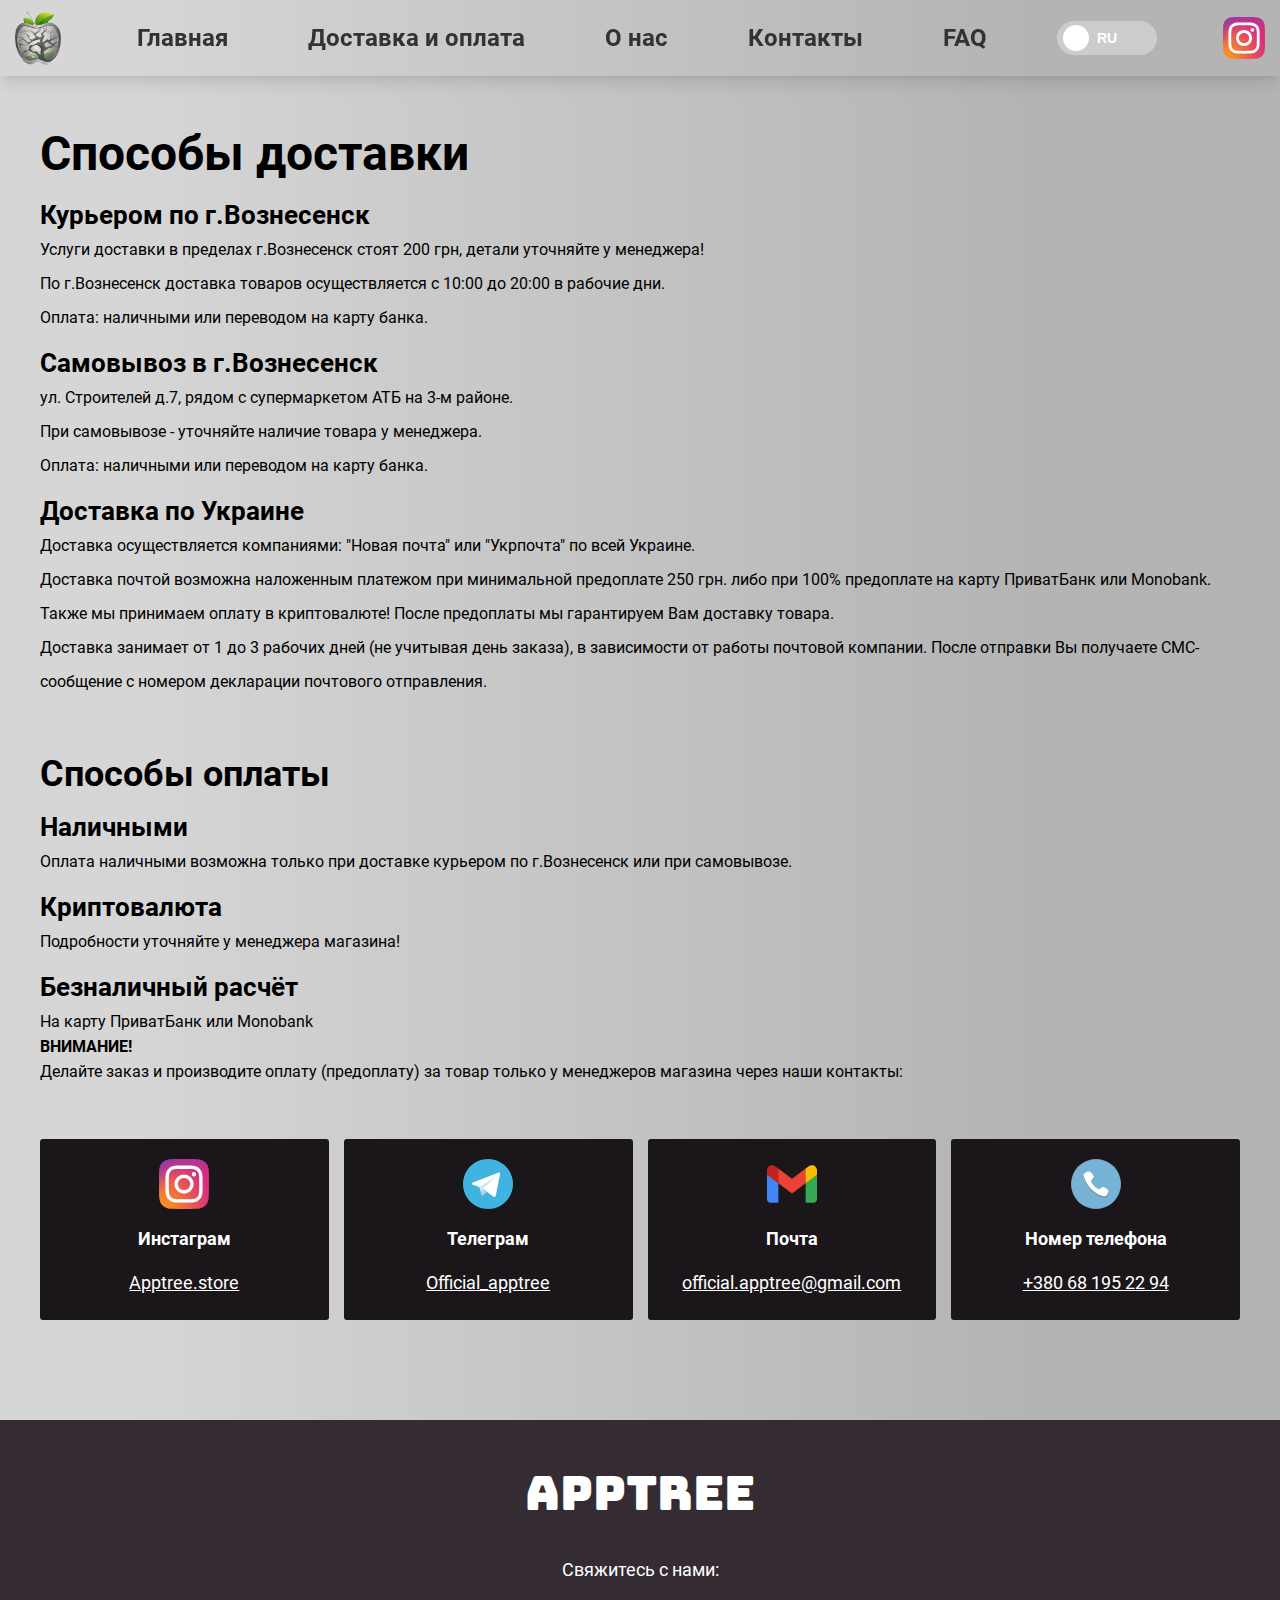
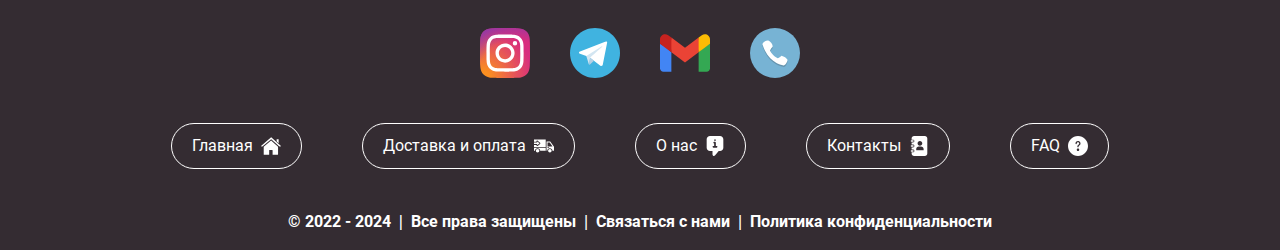
==== delivery.html @ c6e9ee8d "first commit" ====
<!DOCTYPE html>
<html lang="ru">
<head>
    <meta charset="UTF-8">
    <meta http-equiv="X-UA-Compatible" content="IE=edge">
    <meta name="viewport" content="width=device-width, initial-scale=1.0">
    <link rel="stylesheet" href="css/reset.css">
    <link rel="stylesheet" href="css/style.css">
    <link rel="apple-touch-icon" sizes="180x180" href="../img/favicon/apple-touch-icon-180x180.png">
    <link rel="android-touch-icon" sizes="192x192" href="../Main/img/favicon/android-icon-192x192.png">
    <link rel="icon"  sizes="32x32" href="./img/favicon/favicon.ico">
    <link rel="icon"  sizes="16x16" href="../img/favicon/favicon-16x16.ico">
    <title data-i18n="title">Доставка</title>
</head>
<body data-page="delivery">
    <header class="header">
        <div class="header_container">
            <div class="header_body">
                <a href="index.html" class="header_logo">
                    <img src="img/Mini_Logo.png" alt="AppTree" class="header_logo-mini">   
                </a>
                <div class="header_burger">
                    <span></span>
                </div>
                <div class="header_menu">
                    <nav class="header_list">
                        <a href="index.html" class="header_link" data-i18n="header_link-home">Главная</a>
                        <a href="delivery.html" class="header_link" data-i18n="header_link-delivery">Доставка и оплата</a>
                        <a href="about_us.html" class="header_link" data-i18n="header_link-abuot">О нас</a>
                        <a href="contacts.html" class="header_link" data-i18n="header_link-contacts">Контакты</a>
                        <a href="faq.html"  class="header_link" data-i18n="header_link-faq">FAQ</a>
                        <div class="language-switcher">
                            <label class="switch">
                                <input type="checkbox" id="language-toggle">
                                <span class="slider">
                                    <span class="current-lang">UA</span>
                                </span>
                            </label>
                        </div>
                    </nav>
                </div>
                <a class="header_social" href="https://www.instagram.com/apptree.store/" target="blank">
                    <svg width="50" height="50" viewBox="0 0 3364.7 3364.7" xmlns="http://www.w3.org/2000/svg">
                        <defs>
                            <radialGradient id="0" cx="217.76" cy="3290.99" r="4271.92" gradientUnits="userSpaceOnUse"><stop offset=".09" stop-color="#fa8f21"/><stop offset=".78" stop-color="#d82d7e"/></radialGradient><radialGradient id="1" cx="2330.61" cy="3182.95" r="3759.33" gradientUnits="userSpaceOnUse"><stop offset=".64" stop-color="#8c3aaa" stop-opacity="0"/><stop offset="1" stop-color="#8c3aaa"/></radialGradient>
                        </defs>
                            <path d="M853.2,3352.8c-200.1-9.1-308.8-42.4-381.1-70.6-95.8-37.3-164.1-81.7-236-153.5S119.7,2988.6,82.6,2892.8c-28.2-72.3-61.5-181-70.6-381.1C2,2295.4,0,2230.5,0,1682.5s2.2-612.8,11.9-829.3C21,653.1,54.5,544.6,82.5,472.1,119.8,376.3,164.3,308,236,236c71.8-71.8,140.1-116.4,236-153.5C544.3,54.3,653,21,853.1,11.9,1069.5,2,1134.5,0,1682.3,0c548,0,612.8,2.2,829.3,11.9,200.1,9.1,308.6,42.6,381.1,70.6,95.8,37.1,164.1,81.7,236,153.5s116.2,140.2,153.5,236c28.2,72.3,61.5,181,70.6,381.1,9.9,216.5,11.9,281.3,11.9,829.3,0,547.8-2,612.8-11.9,829.3-9.1,200.1-42.6,308.8-70.6,381.1-37.3,95.8-81.7,164.1-153.5,235.9s-140.2,116.2-236,153.5c-72.3,28.2-181,61.5-381.1,70.6-216.3,9.9-281.3,11.9-829.3,11.9-547.8,0-612.8-1.9-829.1-11.9" fill="url(#0)"/>
                            <path d="M853.2,3352.8c-200.1-9.1-308.8-42.4-381.1-70.6-95.8-37.3-164.1-81.7-236-153.5S119.7,2988.6,82.6,2892.8c-28.2-72.3-61.5-181-70.6-381.1C2,2295.4,0,2230.5,0,1682.5s2.2-612.8,11.9-829.3C21,653.1,54.5,544.6,82.5,472.1,119.8,376.3,164.3,308,236,236c71.8-71.8,140.1-116.4,236-153.5C544.3,54.3,653,21,853.1,11.9,1069.5,2,1134.5,0,1682.3,0c548,0,612.8,2.2,829.3,11.9,200.1,9.1,308.6,42.6,381.1,70.6,95.8,37.1,164.1,81.7,236,153.5s116.2,140.2,153.5,236c28.2,72.3,61.5,181,70.6,381.1,9.9,216.5,11.9,281.3,11.9,829.3,0,547.8-2,612.8-11.9,829.3-9.1,200.1-42.6,308.8-70.6,381.1-37.3,95.8-81.7,164.1-153.5,235.9s-140.2,116.2-236,153.5c-72.3,28.2-181,61.5-381.1,70.6-216.3,9.9-281.3,11.9-829.3,11.9-547.8,0-612.8-1.9-829.1-11.9" fill="url(#1)"/>
                            <path d="M1269.25,1689.52c0-230.11,186.49-416.7,416.6-416.7s416.7,186.59,416.7,416.7-186.59,416.7-416.7,416.7-416.6-186.59-416.6-416.7m-225.26,0c0,354.5,287.36,641.86,641.86,641.86s641.86-287.36,641.86-641.86-287.36-641.86-641.86-641.86S1044,1335,1044,1689.52m1159.13-667.31a150,150,0,1,0,150.06-149.94h-0.06a150.07,150.07,0,0,0-150,149.94M1180.85,2707c-121.87-5.55-188.11-25.85-232.13-43-58.36-22.72-100-49.78-143.78-93.5s-70.88-85.32-93.5-143.68c-17.16-44-37.46-110.26-43-232.13-6.06-131.76-7.27-171.34-7.27-505.15s1.31-373.28,7.27-505.15c5.55-121.87,26-188,43-232.13,22.72-58.36,49.78-100,93.5-143.78s85.32-70.88,143.78-93.5c44-17.16,110.26-37.46,232.13-43,131.76-6.06,171.34-7.27,505-7.27S2059.13,666,2191,672c121.87,5.55,188,26,232.13,43,58.36,22.62,100,49.78,143.78,93.5s70.78,85.42,93.5,143.78c17.16,44,37.46,110.26,43,232.13,6.06,131.87,7.27,171.34,7.27,505.15s-1.21,373.28-7.27,505.15c-5.55,121.87-25.95,188.11-43,232.13-22.72,58.36-49.78,100-93.5,143.68s-85.42,70.78-143.78,93.5c-44,17.16-110.26,37.46-232.13,43-131.76,6.06-171.34,7.27-505.15,7.27s-373.28-1.21-505-7.27M1170.5,447.09c-133.07,6.06-224,27.16-303.41,58.06-82.19,31.91-151.86,74.72-221.43,144.18S533.39,788.47,501.48,870.76c-30.9,79.46-52,170.34-58.06,303.41-6.16,133.28-7.57,175.89-7.57,515.35s1.41,382.07,7.57,515.35c6.06,133.08,27.16,223.95,58.06,303.41,31.91,82.19,74.62,152,144.18,221.43s139.14,112.18,221.43,144.18c79.56,30.9,170.34,52,303.41,58.06,133.35,6.06,175.89,7.57,515.35,7.57s382.07-1.41,515.35-7.57c133.08-6.06,223.95-27.16,303.41-58.06,82.19-32,151.86-74.72,221.43-144.18s112.18-139.24,144.18-221.43c30.9-79.46,52.1-170.34,58.06-303.41,6.06-133.38,7.47-175.89,7.47-515.35s-1.41-382.07-7.47-515.35c-6.06-133.08-27.16-224-58.06-303.41-32-82.19-74.72-151.86-144.18-221.43S2586.8,537.06,2504.71,505.15c-79.56-30.9-170.44-52.1-303.41-58.06C2068,441,2025.41,439.52,1686,439.52s-382.1,1.41-515.45,7.57" fill="#fff"/> 
                    </svg>
                </a>
            </div>
        </div>
    </header>
    <main class="main_content">
        <div class="container">
            <div class="delivery_content">
                <div class="delivery_methods">
                    <h1 class="delivery_methods_header" data-i18n="delivery_methods_header">Способы доставки</h1>
                    <div class="delivery_methods_items">
                        <div class="methods_item">
                            <div class="method_item_header">
                                <h3 data-i18n="delivery_method_courier_title">Курьером по г.Вознесенск</h3>
                                <p data-i18n="delivery_method_courier_text1">Услуги доставки в пределах г.Вознесенск стоят 200грн, детали уточняйте у менеджера!</p>
                                <p data-i18n="delivery_method_courier_text2">По г.Вознесенск доставка  товаров осуществляется с 10:00 до 20:00 в рабочие дни.</p>
                                <p data-i18n="delivery_method_courier_text3">Оплата: наличными или переводом на карту банка.</p>
                            </div>
                        </div>
                        <div class="methods_item">
                            <div class="method_item_header">
                                <h3 data-i18n="delivery_method_pickup_title">Самовывоз в г.Вознесенск</h3>
                                <p data-i18n="delivery_method_pickup_text">ул. Строителей д.7, рядом с супермаркетом АТБ на 3-м районе.</p>
                                <p data-i18n="delivery_method_pickup_text2">При самовывозе - уточняйте наличие товара у менеджера.</p>
                                <p data-i18n="delivery_method_pickup_text3">Оплата: наличными или переводом на карту банка.</p>
                            </div>
                        </div>
                        <div class="methods_items">
                            <div class="method_item_header">
                                <h3 data-i18n="delivery_method_ukraine_title">Доставка по Украине</h3>
                                <p data-i18n="delivery_method_ukraine_text1">Доставка осуществляется компаниями: <a class="post_office" href="https://novaposhta.ua/" target="blank" data-i18n="nova_poshta">"Новая почта"</a> или <a class="post_office" href="https://www.ukrposhta.ua" target="blank" data-i18n="ukr_poshta">"Укрпочта"</a> по всей Украине.</p>
                                <p data-i18n="delivery_method_ukraine_text2">Доставка почтой возможна наложенным платежом при минимальной предоплате 250 грн. либо при 100% предоплате на карту ПриватБанк или Monobank.
                                Также мы принимаем оплату в криптовалюте!!! 
                                После предоплаты мы гарантируем Вам доставку товара.
                                </p>
                                <p data-i18n="delivery_method_ukraine_text3">Доставка занимает от 1 до 3 рабочих дня (не учитывая день заказа), в зависимости от работы почтовой компании. После отправки Вы получаете СМС-сообщение с номером декларации почтового отправления.</p>
                            </div>
                        </div>
                    </div>
                </div>
                <div class="payment_methods">
                    <h2 class="payment_methods_header" data-i18n="payment_methods_header">Способы оплаты</h2>
                    <div class="payment_methods_items">
                        <div class="methods_item">
                            <div class="method_item_header">
                                <h3 data-i18n="payment_method_cash_title">Наличными</h3>
                                <p data-i18n="payment_method_cash_text">Оплата наличными возможна только при доставке курьером по г.Вознесенск или при самовывозе.</p>
                            </div>
                        </div>
                    </div>
                    <div class="payment_methods_items">
                        <div class="methods_item">
                            <div class="method_item_header">
                                <h3 data-i18n="payment_method_crypto_title">Криптовалюта</h3>
                                <p data-i18n="payment_method_crypto_text">Подробности уточняйте у менеджера магазина!</p>
                            </div>
                        </div>
                    </div>
                    <div class="payment_methods_items">
                        <div class="methods_item">
                            <div class="method_item_header">
                                <h3 data-i18n="payment_method_bank_transfer_title">Безналичный расчёт</h3>
                                <p data-i18n="payment_method_bank_transfer_text">На карту ПриватБанк или Monobank</p>
                                <h4 class="attention" data-i18n="attention_notice"><strong>ВНИМАНИЕ!</strong></h4>
                                <p data-i18n="payment_method_bank_transfer_notice">Делайте заказ и производите оплату (предоплату) за товар только у менеджеров магазина через наши контакты:</p>
                            </div>
                        </div>
                        <div class="delivery_contacts">
                            <div class="delivery_contact_item">
                                <a class="delivery_contact-svg_link" href="https://www.instagram.com/apptree.store/">
                                    <svg viewBox="0 0 3364.7 3364.7" xmlns="http://www.w3.org/2000/svg">
                                        <defs>
                                        <radialGradient id="0" cx="217.76" cy="3290.99" r="4271.92" gradientUnits="userSpaceOnUse"><stop offset=".09" stop-color="#fa8f21"/><stop offset=".78" stop-color="#d82d7e"/></radialGradient><radialGradient id="1" cx="2330.61" cy="3182.95" r="3759.33" gradientUnits="userSpaceOnUse"><stop offset=".64" stop-color="#8c3aaa" stop-opacity="0"/><stop offset="1" stop-color="#8c3aaa"/></radialGradient>
                                        </defs>
                                        <path d="M853.2,3352.8c-200.1-9.1-308.8-42.4-381.1-70.6-95.8-37.3-164.1-81.7-236-153.5S119.7,2988.6,82.6,2892.8c-28.2-72.3-61.5-181-70.6-381.1C2,2295.4,0,2230.5,0,1682.5s2.2-612.8,11.9-829.3C21,653.1,54.5,544.6,82.5,472.1,119.8,376.3,164.3,308,236,236c71.8-71.8,140.1-116.4,236-153.5C544.3,54.3,653,21,853.1,11.9,1069.5,2,1134.5,0,1682.3,0c548,0,612.8,2.2,829.3,11.9,200.1,9.1,308.6,42.6,381.1,70.6,95.8,37.1,164.1,81.7,236,153.5s116.2,140.2,153.5,236c28.2,72.3,61.5,181,70.6,381.1,9.9,216.5,11.9,281.3,11.9,829.3,0,547.8-2,612.8-11.9,829.3-9.1,200.1-42.6,308.8-70.6,381.1-37.3,95.8-81.7,164.1-153.5,235.9s-140.2,116.2-236,153.5c-72.3,28.2-181,61.5-381.1,70.6-216.3,9.9-281.3,11.9-829.3,11.9-547.8,0-612.8-1.9-829.1-11.9" fill="url(#0)"/>
                                        <path d="M853.2,3352.8c-200.1-9.1-308.8-42.4-381.1-70.6-95.8-37.3-164.1-81.7-236-153.5S119.7,2988.6,82.6,2892.8c-28.2-72.3-61.5-181-70.6-381.1C2,2295.4,0,2230.5,0,1682.5s2.2-612.8,11.9-829.3C21,653.1,54.5,544.6,82.5,472.1,119.8,376.3,164.3,308,236,236c71.8-71.8,140.1-116.4,236-153.5C544.3,54.3,653,21,853.1,11.9,1069.5,2,1134.5,0,1682.3,0c548,0,612.8,2.2,829.3,11.9,200.1,9.1,308.6,42.6,381.1,70.6,95.8,37.1,164.1,81.7,236,153.5s116.2,140.2,153.5,236c28.2,72.3,61.5,181,70.6,381.1,9.9,216.5,11.9,281.3,11.9,829.3,0,547.8-2,612.8-11.9,829.3-9.1,200.1-42.6,308.8-70.6,381.1-37.3,95.8-81.7,164.1-153.5,235.9s-140.2,116.2-236,153.5c-72.3,28.2-181,61.5-381.1,70.6-216.3,9.9-281.3,11.9-829.3,11.9-547.8,0-612.8-1.9-829.1-11.9" fill="url(#1)"/>
                                        <path d="M1269.25,1689.52c0-230.11,186.49-416.7,416.6-416.7s416.7,186.59,416.7,416.7-186.59,416.7-416.7,416.7-416.6-186.59-416.6-416.7m-225.26,0c0,354.5,287.36,641.86,641.86,641.86s641.86-287.36,641.86-641.86-287.36-641.86-641.86-641.86S1044,1335,1044,1689.52m1159.13-667.31a150,150,0,1,0,150.06-149.94h-0.06a150.07,150.07,0,0,0-150,149.94M1180.85,2707c-121.87-5.55-188.11-25.85-232.13-43-58.36-22.72-100-49.78-143.78-93.5s-70.88-85.32-93.5-143.68c-17.16-44-37.46-110.26-43-232.13-6.06-131.76-7.27-171.34-7.27-505.15s1.31-373.28,7.27-505.15c5.55-121.87,26-188,43-232.13,22.72-58.36,49.78-100,93.5-143.78s85.32-70.88,143.78-93.5c44-17.16,110.26-37.46,232.13-43,131.76-6.06,171.34-7.27,505-7.27S2059.13,666,2191,672c121.87,5.55,188,26,232.13,43,58.36,22.62,100,49.78,143.78,93.5s70.78,85.42,93.5,143.78c17.16,44,37.46,110.26,43,232.13,6.06,131.87,7.27,171.34,7.27,505.15s-1.21,373.28-7.27,505.15c-5.55,121.87-25.95,188.11-43,232.13-22.72,58.36-49.78,100-93.5,143.68s-85.42,70.78-143.78,93.5c-44,17.16-110.26,37.46-232.13,43-131.76,6.06-171.34,7.27-505.15,7.27s-373.28-1.21-505-7.27M1170.5,447.09c-133.07,6.06-224,27.16-303.41,58.06-82.19,31.91-151.86,74.72-221.43,144.18S533.39,788.47,501.48,870.76c-30.9,79.46-52,170.34-58.06,303.41-6.16,133.28-7.57,175.89-7.57,515.35s1.41,382.07,7.57,515.35c6.06,133.08,27.16,223.95,58.06,303.41,31.91,82.19,74.62,152,144.18,221.43s139.14,112.18,221.43,144.18c79.56,30.9,170.34,52,303.41,58.06,133.35,6.06,175.89,7.57,515.35,7.57s382.07-1.41,515.35-7.57c133.08-6.06,223.95-27.16,303.41-58.06,82.19-32,151.86-74.72,221.43-144.18s112.18-139.24,144.18-221.43c30.9-79.46,52.1-170.34,58.06-303.41,6.06-133.38,7.47-175.89,7.47-515.35s-1.41-382.07-7.47-515.35c-6.06-133.08-27.16-224-58.06-303.41-32-82.19-74.72-151.86-144.18-221.43S2586.8,537.06,2504.71,505.15c-79.56-30.9-170.44-52.1-303.41-58.06C2068,441,2025.41,439.52,1686,439.52s-382.1,1.41-515.45,7.57" fill="#fff"/> 
                                    </svg>
                                </a>
                                <h4 data-i18n="instagram_text">Инстаграм</h4>
                                <a class="inst_contact" href="https://www.instagram.com/apptree.store/" target="blank">Apptree.store</a>
                            </div>
                            <div class="delivery_contact_item">
                                <a href="https://t.me/official_apptree" class="delivery_contact-svg_link">
                                    <svg width="50px" height="50px" viewBox="0 0 256 256" version="1.1" xmlns="http://www.w3.org/2000/svg" xmlns:xlink="http://www.w3.org/1999/xlink" preserveAspectRatio="xMidYMid">
                                        <g>
                                        <path d="M128,0 C57.307,0 0,57.307 0,128 L0,128 C0,198.693 57.307,256 128,256 L128,256 C198.693,256 256,198.693 256,128 L256,128 C256,57.307 198.693,0 128,0 L128,0 Z" fill="#40B3E0"></path>
                                        <path d="M190.2826,73.6308 L167.4206,188.8978 C167.4206,188.8978 164.2236,196.8918 155.4306,193.0548 L102.6726,152.6068 L83.4886,143.3348 L51.1946,132.4628 C51.1946,132.4628 46.2386,130.7048 45.7586,126.8678 C45.2796,123.0308 51.3546,120.9528 51.3546,120.9528 L179.7306,70.5928 C179.7306,70.5928 190.2826,65.9568 190.2826,73.6308" fill="#FFFFFF"></path>
                                        <path d="M98.6178,187.6035 C98.6178,187.6035 97.0778,187.4595 95.1588,181.3835 C93.2408,175.3085 83.4888,143.3345 83.4888,143.3345 L161.0258,94.0945 C161.0258,94.0945 165.5028,91.3765 165.3428,94.0945 C165.3428,94.0945 166.1418,94.5735 163.7438,96.8115 C161.3458,99.0505 102.8328,151.6475 102.8328,151.6475" fill="#D2E5F1"></path>
                                        <path d="M122.9015,168.1154 L102.0335,187.1414 C102.0335,187.1414 100.4025,188.3794 98.6175,187.6034 L102.6135,152.2624" fill="#B5CFE4"></path>
                                        </g>
                                    </svg>
                                </a>
                                <h4 data-i18n="telegram_text">Телеграм</h4>
                                <a class="telegram_contact"href="https://t.me/official_apptree" target="blank">Official_apptree</a>
                            </div>
                            <div class="delivery_contact_item">
                                <a href="mailto:official.apptree@gmail.com" class="delivery_contact-svg_link">
                                    <svg width="50px" height="50px" viewBox="0 -31.5 256 256" version="1.1" xmlns="http://www.w3.org/2000/svg" xmlns:xlink="http://www.w3.org/1999/xlink" preserveAspectRatio="xMidYMid">
                                        <g>
                                            <path d="M58.1818182,192.049515 L58.1818182,93.1404244 L27.5066233,65.0770089 L0,49.5040608 L0,174.59497 C0,184.253152 7.82545455,192.049515 17.4545455,192.049515 L58.1818182,192.049515 Z" fill="#4285F4"></path>
                                            <path d="M197.818182,192.049515 L238.545455,192.049515 C248.203636,192.049515 256,184.224061 256,174.59497 L256,49.5040608 L224.844415,67.3422767 L197.818182,93.1404244 L197.818182,192.049515 Z" fill="#34A853"></path>
                                            <polygon fill="#EA4335" points="58.1818182 93.1404244 54.0077618 54.4932827 58.1818182 17.5040608 128 69.8676972 197.818182 17.5040608 202.487488 52.4960089 197.818182 93.1404244 128 145.504061"></polygon>
                                            <path d="M197.818182,17.5040608 L197.818182,93.1404244 L256,49.5040608 L256,26.2313335 C256,4.64587897 231.36,-7.65957557 214.109091,5.28587897 L197.818182,17.5040608 Z" fill="#FBBC04"></path>
                                            <path d="M0,49.5040608 L26.7588051,69.5731646 L58.1818182,93.1404244 L58.1818182,17.5040608 L41.8909091,5.28587897 C24.6109091,-7.65957557 0,4.64587897 0,26.2313335 L0,49.5040608 Z" fill="#C5221F"></path>
                                        </g>
                                    </svg>
                                </a>
                                <h4 data-i18n="email_text">Почта</h4>
                                <a class="mail_contact" href="mailto:official.apptree@gmail.com">official.apptree@gmail.com</a>
                            </div>
                            <div class="delivery_contact_item">
                                <a href="tel:+380681952294" class="delivery_contact-svg_link">
                                    <svg width="50px" height="50px" version="1.1" xmlns="http://www.w3.org/2000/svg" xmlns:xlink="http://www.w3.org/1999/xlink" x="0px" y="0px"
                                viewBox="0 0 64 64" style="enable-background:new 0 0 64 64;" xml:space="preserve">
                                    <style type="text/css">
                                        .st0{fill:#77B3D4;}
                                        .st1{opacity:0.2;}
                                        .st2{fill:#231F20;}
                                        .st3{fill:#FFFFFF;}
                                    </style>
                                    <g id="Layer_1">
                                        <g>
                                            <circle class="st0" cx="32" cy="32" r="32"/>
                                        </g>
                                        <g class="st1">
                                            <g>
                                                <path class="st2" d="M29,25.3c-0.4-4.8-5.4-7.1-5.6-7.2C23.1,18,22.9,18,22.7,18c-5.8,1-6.6,4.3-6.7,4.5c0,0.2,0,0.4,0,0.6
                                                    c6.9,21.4,21.2,25.3,25.9,26.6c0.4,0.1,0.7,0.2,0.9,0.3c0.1,0,0.2,0.1,0.3,0.1c0.2,0,0.3,0,0.5-0.1c0.1-0.1,3.5-1.7,4.4-6.9
                                                    c0-0.2,0-0.5-0.1-0.7c-0.1-0.1-1.9-3.5-6.8-4.7c-0.3-0.1-0.7,0-1,0.2c-1.6,1.3-3.7,2.7-4.6,2.9c-6.2-3-9.7-8.9-9.8-10
                                                    c-0.1-0.6,1.3-2.8,3-4.6C28.9,26,29,25.6,29,25.3z"/>
                                            </g>
                                        </g>
                                        <g>
                                            <g>
                                                <path class="st3" d="M29,23.3c-0.4-4.8-5.4-7.1-5.6-7.2C23.1,16,22.9,16,22.7,16c-5.8,1-6.6,4.3-6.7,4.5c0,0.2,0,0.4,0,0.6
                                                    c6.9,21.4,21.2,25.3,25.9,26.6c0.4,0.1,0.7,0.2,0.9,0.3c0.1,0,0.2,0.1,0.3,0.1c0.2,0,0.3,0,0.5-0.1c0.1-0.1,3.5-1.7,4.4-6.9
                                                    c0-0.2,0-0.5-0.1-0.7c-0.1-0.1-1.9-3.5-6.8-4.7c-0.3-0.1-0.7,0-1,0.2c-1.6,1.3-3.7,2.7-4.6,2.9c-6.2-3-9.7-8.9-9.8-10
                                                    c-0.1-0.6,1.3-2.8,3-4.6C28.9,24,29,23.6,29,23.3z"/>
                                            </g>
                                        </g>
                                    </g>
                                    <g id="Layer_2">
                                    </g>
                                </svg>
                                </a>
                                <h4 data-i18n="phone_text">Номер телефона</h4>
                                <a class="phone_contact" href="tel:+380681952294">+380 68 195 22 94</a>
                            </div>
                        </div>
                    </div>
                </div>
            </div>
            <div class="button_back-to-top">
                <a id="backToTopLink" href="#">
                    <svg width="50px" height="50px" viewBox="0 0 24 24" fill="none" xmlns="http://www.w3.org/2000/svg">
                        <path d="M3.35288 8.95043C4.00437 6.17301 6.17301 4.00437 8.95043 3.35288C10.9563 2.88237 13.0437 2.88237 15.0496 3.35288C17.827 4.00437 19.9956 6.17301 20.6471 8.95044C21.1176 10.9563 21.1176 13.0437 20.6471 15.0496C19.9956 17.827 17.827 19.9956 15.0496 20.6471C13.0437 21.1176 10.9563 21.1176 8.95044 20.6471C6.17301 19.9956 4.00437 17.827 3.35288 15.0496C2.88237 13.0437 2.88237 10.9563 3.35288 8.95043Z" stroke="#fff" stroke-width="1.5"/>
                        <path d="M9.5 13L12 10.5L14.5 13" stroke="#fff" stroke-width="1.5" stroke-linecap="round" stroke-linejoin="round"/>
                    </svg>
                </a>
             </div>
        </div>
    </main>
    <footer class="footer">
        <div class="container">
            <div class="footer_content">
                <h2 class="footer_header">
                    <a href="index.html">AppTree</a>
                </h2>
                <p data-i18n="contact-us" class="footer_message">Свяжитесь с нами:</p>
                <div class="social_icons">
                    <a href="https://www.instagram.com/apptree.store/" class="social_button" target="blank">
                        <svg width="50px" height="50px" viewBox="0 0 3364.7 3364.7" xmlns="http://www.w3.org/2000/svg">
                            <defs>
                                <radialGradient  cx="217.76" cy="3290.99" r="4271.92" gradientUnits="userSpaceOnUse"><stop offset=".09" stop-color="#fa8f21"/><stop offset=".78" stop-color="#d82d7e"/></radialGradient><radialGradient  cx="2330.61" cy="3182.95" r="3759.33" gradientUnits="userSpaceOnUse"><stop offset=".64" stop-color="#8c3aaa" stop-opacity="0"/><stop offset="1" stop-color="#8c3aaa"/></radialGradient>
                                </defs>
                                <path d="M853.2,3352.8c-200.1-9.1-308.8-42.4-381.1-70.6-95.8-37.3-164.1-81.7-236-153.5S119.7,2988.6,82.6,2892.8c-28.2-72.3-61.5-181-70.6-381.1C2,2295.4,0,2230.5,0,1682.5s2.2-612.8,11.9-829.3C21,653.1,54.5,544.6,82.5,472.1,119.8,376.3,164.3,308,236,236c71.8-71.8,140.1-116.4,236-153.5C544.3,54.3,653,21,853.1,11.9,1069.5,2,1134.5,0,1682.3,0c548,0,612.8,2.2,829.3,11.9,200.1,9.1,308.6,42.6,381.1,70.6,95.8,37.1,164.1,81.7,236,153.5s116.2,140.2,153.5,236c28.2,72.3,61.5,181,70.6,381.1,9.9,216.5,11.9,281.3,11.9,829.3,0,547.8-2,612.8-11.9,829.3-9.1,200.1-42.6,308.8-70.6,381.1-37.3,95.8-81.7,164.1-153.5,235.9s-140.2,116.2-236,153.5c-72.3,28.2-181,61.5-381.1,70.6-216.3,9.9-281.3,11.9-829.3,11.9-547.8,0-612.8-1.9-829.1-11.9" fill="url(#0)"/>
                                <path d="M853.2,3352.8c-200.1-9.1-308.8-42.4-381.1-70.6-95.8-37.3-164.1-81.7-236-153.5S119.7,2988.6,82.6,2892.8c-28.2-72.3-61.5-181-70.6-381.1C2,2295.4,0,2230.5,0,1682.5s2.2-612.8,11.9-829.3C21,653.1,54.5,544.6,82.5,472.1,119.8,376.3,164.3,308,236,236c71.8-71.8,140.1-116.4,236-153.5C544.3,54.3,653,21,853.1,11.9,1069.5,2,1134.5,0,1682.3,0c548,0,612.8,2.2,829.3,11.9,200.1,9.1,308.6,42.6,381.1,70.6,95.8,37.1,164.1,81.7,236,153.5s116.2,140.2,153.5,236c28.2,72.3,61.5,181,70.6,381.1,9.9,216.5,11.9,281.3,11.9,829.3,0,547.8-2,612.8-11.9,829.3-9.1,200.1-42.6,308.8-70.6,381.1-37.3,95.8-81.7,164.1-153.5,235.9s-140.2,116.2-236,153.5c-72.3,28.2-181,61.5-381.1,70.6-216.3,9.9-281.3,11.9-829.3,11.9-547.8,0-612.8-1.9-829.1-11.9" fill="url(#1)"/>
                                <path d="M1269.25,1689.52c0-230.11,186.49-416.7,416.6-416.7s416.7,186.59,416.7,416.7-186.59,416.7-416.7,416.7-416.6-186.59-416.6-416.7m-225.26,0c0,354.5,287.36,641.86,641.86,641.86s641.86-287.36,641.86-641.86-287.36-641.86-641.86-641.86S1044,1335,1044,1689.52m1159.13-667.31a150,150,0,1,0,150.06-149.94h-0.06a150.07,150.07,0,0,0-150,149.94M1180.85,2707c-121.87-5.55-188.11-25.85-232.13-43-58.36-22.72-100-49.78-143.78-93.5s-70.88-85.32-93.5-143.68c-17.16-44-37.46-110.26-43-232.13-6.06-131.76-7.27-171.34-7.27-505.15s1.31-373.28,7.27-505.15c5.55-121.87,26-188,43-232.13,22.72-58.36,49.78-100,93.5-143.78s85.32-70.88,143.78-93.5c44-17.16,110.26-37.46,232.13-43,131.76-6.06,171.34-7.27,505-7.27S2059.13,666,2191,672c121.87,5.55,188,26,232.13,43,58.36,22.62,100,49.78,143.78,93.5s70.78,85.42,93.5,143.78c17.16,44,37.46,110.26,43,232.13,6.06,131.87,7.27,171.34,7.27,505.15s-1.21,373.28-7.27,505.15c-5.55,121.87-25.95,188.11-43,232.13-22.72,58.36-49.78,100-93.5,143.68s-85.42,70.78-143.78,93.5c-44,17.16-110.26,37.46-232.13,43-131.76,6.06-171.34,7.27-505.15,7.27s-373.28-1.21-505-7.27M1170.5,447.09c-133.07,6.06-224,27.16-303.41,58.06-82.19,31.91-151.86,74.72-221.43,144.18S533.39,788.47,501.48,870.76c-30.9,79.46-52,170.34-58.06,303.41-6.16,133.28-7.57,175.89-7.57,515.35s1.41,382.07,7.57,515.35c6.06,133.08,27.16,223.95,58.06,303.41,31.91,82.19,74.62,152,144.18,221.43s139.14,112.18,221.43,144.18c79.56,30.9,170.34,52,303.41,58.06,133.35,6.06,175.89,7.57,515.35,7.57s382.07-1.41,515.35-7.57c133.08-6.06,223.95-27.16,303.41-58.06,82.19-32,151.86-74.72,221.43-144.18s112.18-139.24,144.18-221.43c30.9-79.46,52.1-170.34,58.06-303.41,6.06-133.38,7.47-175.89,7.47-515.35s-1.41-382.07-7.47-515.35c-6.06-133.08-27.16-224-58.06-303.41-32-82.19-74.72-151.86-144.18-221.43S2586.8,537.06,2504.71,505.15c-79.56-30.9-170.44-52.1-303.41-58.06C2068,441,2025.41,439.52,1686,439.52s-382.1,1.41-515.45,7.57" fill="#fff"/> 
                        </svg>
                    </a>
                    <a href="https://t.me/official_apptree" class="social_button" target="blank">
                        <svg width="50px" height="50px" viewBox="0 0 256 256" version="1.1" xmlns="http://www.w3.org/2000/svg" xmlns:xlink="http://www.w3.org/1999/xlink" preserveAspectRatio="xMidYMid">
                            <g>
                                    <path d="M128,0 C57.307,0 0,57.307 0,128 L0,128 C0,198.693 57.307,256 128,256 L128,256 C198.693,256 256,198.693 256,128 L256,128 C256,57.307 198.693,0 128,0 L128,0 Z" fill="#40B3E0"></path>
                                    <path d="M190.2826,73.6308 L167.4206,188.8978 C167.4206,188.8978 164.2236,196.8918 155.4306,193.0548 L102.6726,152.6068 L83.4886,143.3348 L51.1946,132.4628 C51.1946,132.4628 46.2386,130.7048 45.7586,126.8678 C45.2796,123.0308 51.3546,120.9528 51.3546,120.9528 L179.7306,70.5928 C179.7306,70.5928 190.2826,65.9568 190.2826,73.6308" fill="#FFFFFF"></path>
                                    <path d="M98.6178,187.6035 C98.6178,187.6035 97.0778,187.4595 95.1588,181.3835 C93.2408,175.3085 83.4888,143.3345 83.4888,143.3345 L161.0258,94.0945 C161.0258,94.0945 165.5028,91.3765 165.3428,94.0945 C165.3428,94.0945 166.1418,94.5735 163.7438,96.8115 C161.3458,99.0505 102.8328,151.6475 102.8328,151.6475" fill="#D2E5F1"></path>
                                    <path d="M122.9015,168.1154 L102.0335,187.1414 C102.0335,187.1414 100.4025,188.3794 98.6175,187.6034 L102.6135,152.2624" fill="#B5CFE4"></path>
                            </g>
                    </svg>
                    
                    </a>
                    <a href="mailto:official.apptree@gmail.com" class="social_button">
                        <svg width="50px" height="50px" viewBox="0 -31.5 256 256" version="1.1" xmlns="http://www.w3.org/2000/svg" xmlns:xlink="http://www.w3.org/1999/xlink" preserveAspectRatio="xMidYMid">
                            <g>
                                <path d="M58.1818182,192.049515 L58.1818182,93.1404244 L27.5066233,65.0770089 L0,49.5040608 L0,174.59497 C0,184.253152 7.82545455,192.049515 17.4545455,192.049515 L58.1818182,192.049515 Z" fill="#4285F4"></path>
                                <path d="M197.818182,192.049515 L238.545455,192.049515 C248.203636,192.049515 256,184.224061 256,174.59497 L256,49.5040608 L224.844415,67.3422767 L197.818182,93.1404244 L197.818182,192.049515 Z" fill="#34A853"></path>
                                <polygon fill="#EA4335" points="58.1818182 93.1404244 54.0077618 54.4932827 58.1818182 17.5040608 128 69.8676972 197.818182 17.5040608 202.487488 52.4960089 197.818182 93.1404244 128 145.504061"></polygon>
                                <path d="M197.818182,17.5040608 L197.818182,93.1404244 L256,49.5040608 L256,26.2313335 C256,4.64587897 231.36,-7.65957557 214.109091,5.28587897 L197.818182,17.5040608 Z" fill="#FBBC04"></path>
                                <path d="M0,49.5040608 L26.7588051,69.5731646 L58.1818182,93.1404244 L58.1818182,17.5040608 L41.8909091,5.28587897 C24.6109091,-7.65957557 0,4.64587897 0,26.2313335 L0,49.5040608 Z" fill="#C5221F"></path>
                            </g>
                        </svg>
                    </a>
                    <a  href="tel:+380681952294" class="social_button">
                        <svg version="1.1" xmlns="http://www.w3.org/2000/svg" xmlns:xlink="http://www.w3.org/1999/xlink" x="0px" y="0px"
	                    viewBox="0 0 64 64" width="40px" height="40px" style="enable-background:new 0 0 64 64;" xml:space="preserve">
                        <style type="text/css">
                            .st0{fill:#77B3D4;}
                            .st1{opacity:0.2;}
                            .st2{fill:#231F20;}
                            .st3{fill:#FFFFFF;}
                        </style>
                        <g id="Layer_1">
                            <g>
                                <circle class="st0" cx="32" cy="32" r="32"/>
                            </g>
                            <g class="st1">
                                <g>
                                    <path class="st2" d="M29,25.3c-0.4-4.8-5.4-7.1-5.6-7.2C23.1,18,22.9,18,22.7,18c-5.8,1-6.6,4.3-6.7,4.5c0,0.2,0,0.4,0,0.6
                                        c6.9,21.4,21.2,25.3,25.9,26.6c0.4,0.1,0.7,0.2,0.9,0.3c0.1,0,0.2,0.1,0.3,0.1c0.2,0,0.3,0,0.5-0.1c0.1-0.1,3.5-1.7,4.4-6.9
                                        c0-0.2,0-0.5-0.1-0.7c-0.1-0.1-1.9-3.5-6.8-4.7c-0.3-0.1-0.7,0-1,0.2c-1.6,1.3-3.7,2.7-4.6,2.9c-6.2-3-9.7-8.9-9.8-10
                                        c-0.1-0.6,1.3-2.8,3-4.6C28.9,26,29,25.6,29,25.3z"/>
                                </g>
                            </g>
                            <g>
                                <g>
                                    <path class="st3" d="M29,23.3c-0.4-4.8-5.4-7.1-5.6-7.2C23.1,16,22.9,16,22.7,16c-5.8,1-6.6,4.3-6.7,4.5c0,0.2,0,0.4,0,0.6
                                        c6.9,21.4,21.2,25.3,25.9,26.6c0.4,0.1,0.7,0.2,0.9,0.3c0.1,0,0.2,0.1,0.3,0.1c0.2,0,0.3,0,0.5-0.1c0.1-0.1,3.5-1.7,4.4-6.9
                                        c0-0.2,0-0.5-0.1-0.7c-0.1-0.1-1.9-3.5-6.8-4.7c-0.3-0.1-0.7,0-1,0.2c-1.6,1.3-3.7,2.7-4.6,2.9c-6.2-3-9.7-8.9-9.8-10
                                        c-0.1-0.6,1.3-2.8,3-4.6C28.9,24,29,23.6,29,23.3z"/>
                                </g>
                            </g>
                        </g>
                        <g id="Layer_2">
                        </g>
                        </svg>
                    </a>
                </div>
                <div class="footer_nav">
                    <div class="footer_nav-items">
                        <a class="footer_nav-link" href="index.html">
                            <span class="footer_nav-text">Главная</span>
                            <svg class="footer_svg" fill="#fff" version="1.1" xmlns="http://www.w3.org/2000/svg" xmlns:xlink="http://www.w3.org/1999/xlink" x="0px" y="0px"
                            viewBox="0 0 26.39 26.39" style="enable-background:new 0 0 26.39 26.39;" xml:space="preserve">
                                <g id="c14_house">
                                <path d="M3.588,24.297c0,0-0.024,0.59,0.553,0.59c0.718,0,6.652-0.008,6.652-0.008l0.01-5.451c0,0-0.094-0.898,0.777-0.898h2.761c1.031,0,0.968,0.898,0.968,0.898l-0.012,5.434c0,0,5.628,0,6.512,0c0.732,0,0.699-0.734,0.699-0.734V14.076L13.33,5.913l-9.742,8.164C3.588,14.077,3.588,24.297,3.588,24.297z"/>
                                <path d="M0,13.317c0,0,0.826,1.524,2.631,0l10.781-9.121l10.107,9.064c2.088,1.506,2.871,0,2.871,0L13.412,1.504L0,13.317z"/>
                                <polygon points="23.273,4.175 20.674,4.175 20.685,7.328 23.273,9.525 "/>
                                </g>
                            </svg>
                        </a>
                        <a class="footer_nav-link" href="delivery.html">
                            <span class="footer_nav-text">Доставка и оплата</span>
                            <svg class="footer_svg" version="1.1"  xmlns="http://www.w3.org/2000/svg" xmlns:xlink="http://www.w3.org/1999/xlink" x="0px" y="0px" fill="#fff"
	                            viewBox="0 0 489.9 489.9"  style="enable-background:new 0 0 489.9 489.9;" xml:space="preserve">
                                <g>
                                    <g>
                                        <g>
                                            <circle cx="88.3" cy="361.15" r="43.5"/>
                                            <circle cx="388.7" cy="361.15" r="43.5"/>
                                            <path d="M396.9,133.75h-89.8v227h18.3c0-35,28.4-63.4,63.4-63.4s63.4,28.4,63.4,63.4h37.7v-98.7L396.9,133.75z M359.9,293.55
                                            h-22.5c-5.4,0-9.7-4.3-9.7-9.7c0-5.4,4.3-9.7,9.7-9.7h22.5c5.4,0,9.7,4.3,9.7,9.7C370,289.25,365.4,293.55,359.9,293.55z
                                            M332,254.25v-95.6h52.5l69.2,95.6H332z"/>
                                            <path d="M0,361.15h24.9c0-35,28.4-63.4,63.4-63.4s63.4,28.4,63.4,63.4h135.6v-71.5H0V361.15z"/>
                                            <path d="M0,85.25v56h58.7v-9.1c0-16.4,19.1-25.5,31.8-15.1l58.6,47.6c9.6,7.8,9.6,22.5-0.1,30.3l-58.6,47.3
                                            c-12.8,10.3-31.8,1.2-31.8-15.2v-9.2H0v52.5h287.2v-185H0V85.25z"/>
                                            <polygon points="78.6,225.95 136.1,179.65 78.6,133.05 78.6,160.95 0,160.95 0,198.35 78.6,198.35 			"/>
                                        </g>
                                    </g>
                            </g>
                        </svg>
                        </a>
                        <a class="footer_nav-link" href="about_us.html">
                            <span class="footer_nav-text">О нас</span>
                            <svg class="footer_svg" version="1.1" xmlns="http://www.w3.org/2000/svg" xmlns:xlink="http://www.w3.org/1999/xlink" x="0px" y="0px"  fill="#fff"
	                            viewBox="0 0 511.936 511.936" style="enable-background:new 0 0 511.936 511.936;" xml:space="preserve">
                                <g>
                                    <g>
                                        <path d="M383.968,0h-256C80.907,0,42.635,38.272,42.635,85.333v213.333c0,47.061,38.272,85.333,85.333,85.333h64l0.085,92.075
                                            c0,14.571,8.683,27.584,22.165,33.173c4.331,1.792,8.875,2.688,13.419,2.688c9.536,0,19.136-3.968,27.029-11.968L350.496,384
                                            h33.472c47.061,0,85.333-38.272,85.333-85.333V85.333C469.301,38.272,431.029,0,383.968,0z M255.968,85.333
                                            c11.776,0,21.333,9.557,21.333,21.333S267.744,128,255.968,128s-21.333-9.557-21.333-21.333S244.192,85.333,255.968,85.333z
                                            M298.635,298.667h-85.333c-11.797,0-21.333-9.557-21.333-21.333S201.504,256,213.301,256h21.333v-64
                                            c-11.797,0-21.333-9.557-21.333-21.333s9.536-21.333,21.333-21.333h21.333c11.797,0,21.333,9.557,21.333,21.333V256h21.333
                                            c11.797,0,21.333,9.557,21.333,21.333S310.432,298.667,298.635,298.667z"/>
                                    </g>
                                </g>
                            </svg>
                        </a>
                        <a class="footer_nav-link" href="contacts.html">
                            <span class="footer_nav-text">Контакты</span>
                            <svg class="footer_svg" fill="#fff" version="1.1" xmlns="http://www.w3.org/2000/svg" xmlns:xlink="http://www.w3.org/1999/xlink" x="0px" y="0px"
	                        width="442px" height="442px" viewBox="0 0 442 442" style="enable-background:new 0 0 442 442;" xml:space="preserve">
                                <g>
	                            <path d="M105.4,221c0,9.391-7.609,17-17,17h-34c-9.391,0-17-7.609-17-17l0,0c0-9.391,7.609-17,17-17h34
		                        C97.792,204,105.4,211.609,105.4,221L105.4,221z M105.4,112.2c0-9.391-7.609-17-17-17h-34c-9.391,0-17,7.609-17,17l0,0
		                        c0,9.391,7.609,17,17,17h34C97.792,129.2,105.4,121.591,105.4,112.2L105.4,112.2z M105.4,329.801c0-9.393-7.609-17-17-17h-34
		                        c-9.391,0-17,7.607-17,17l0,0c0,9.391,7.609,17,17,17h34C97.792,346.801,105.4,339.191,105.4,329.801L105.4,329.801z M404.6,54.4
		                        v333.2c0,30.043-24.357,54.4-54.398,54.4h-238c-30.042,0-54.4-24.357-54.4-54.4V360.4h30.6c16.871,0,30.6-13.73,30.6-30.6
		                        c0-16.871-13.729-30.602-30.6-30.602H57.8v-47.6h30.6c16.871,0,30.6-13.729,30.6-30.6s-13.729-30.6-30.6-30.6H57.8v-47.6h30.6
		                        c16.871,0,30.6-13.729,30.6-30.6c0-16.871-13.729-30.6-30.6-30.6H57.8V54.4c0-30.042,24.358-54.4,54.4-54.4h238
		                        C380.242,0,404.6,24.357,404.6,54.4z M188.945,161.255c0,28.968,23.487,52.455,52.455,52.455c28.969,0,52.455-23.487,52.455-52.455
		                        c0-28.968-23.486-52.456-52.455-52.456C212.433,108.8,188.945,132.287,188.945,161.255z M323,289.482
		                        c0-32.184-26.098-58.283-58.283-58.283H218.09c-32.191,0-58.29,26.1-58.29,58.283v23.318H323V289.482z"/>
                                </g>
                            </svg>
                        </a>
                        <a class="footer_nav-link" href="faq.html">
                            <span class="footer_nav-text">FAQ</span>
                            <svg class="footer_svg" fill="#fff" version="1.1"  xmlns="http://www.w3.org/2000/svg" xmlns:xlink="http://www.w3.org/1999/xlink" x="0px" y="0px"
                            viewBox="0 0 512 512" style="enable-background:new 0 0 512 512;" xml:space="preserve">
                                <path d="M256,0C114.613,0,0,114.617,0,256c0,141.391,114.613,256,256,256s256-114.609,256-256C512,114.617,397.387,0,256,0z
                                M256,384c-17.674,0-32-14.32-32-32c0-17.672,14.326-32,32-32s32,14.328,32,32C288,369.68,273.674,384,256,384z M280.438,251.172
                                c-5.047,2.078-8.438,7.75-8.438,14.109V272c0,8.844-7.156,16-16,16c-8.844,0-16-7.156-16-16v-6.719
                                c0-19.453,11.078-36.609,28.219-43.688c14-5.797,21.922-20.391,19.25-35.516c-2.203-12.594-12.953-23.344-25.531-25.547
                                c-9.75-1.719-19.141,0.766-26.5,6.953C228.172,173.594,224,182.531,224,192c0,8.844-7.156,16-16,16c-8.844,0-16-7.156-16-16
                                c0-18.953,8.328-36.828,22.859-49.031c14.516-12.188,33.656-17.266,52.609-13.953c25.813,4.531,47,25.719,51.531,51.531
                                C324.266,210.547,308.422,239.594,280.438,251.172z"/>
                            </svg>
                        </a>
                    </div>
                </div>
                <div class="footer_container-copyright">
                    <div class="copyright_information copyright_item">
                        <h6>© 2022 - 2024</h6>
                    </div>
                    <div class="copyright_vertical-devider copyright_item">|</div>
                    <div class="copyright_desigren_info copyright_item">
                        <h6 data-i18n="copyright_rights">Все права защищены</h6>
                    </div>
                    <div class="copyright_vertical-devider copyright_item">|</div>
                    <div class="copyright_developer_info copyright_item">
                        <h6>
                            <a href="mailto:official.apptree@gmail.com" target="_blank" data-i18n="contact_to_us">Связаться с нами</a>
                        </h6>
                    </div>
                    <div class="copyright_vertical-devider copyright_item">|</div>
                    <div class="data_policy copyright_item">
                        <h6>
                            <a href="privacypolicy.html" data-i18n="privacy_policy">Политика конфиденциальности</a>
                        </h6>
                    </div>
                </div>
            </div>
        </div>
    </footer>
    







    <script src="js/jquery-3.6.0.min.js"></script>
    <script src="js/script.js"></script>
    <script src="js/LangSwitcher.js" defer></script>
</body>
</html>
---- css/style.css ----
/* index.html */
*,*:before,*:after {
    padding: 0;
    margin: 0;
    border: 0;
    box-sizing: border-box;
} 
@font-face {
    font-family: 'Roboto-Bold';
    src: url(../font/Roboto-Bold.ttf);
    font-display: swap;
}
@font-face {
    font-family: 'Roboto-Regular';
    src: url(../font/Roboto-Regular.ttf);
    font-display: swap;
}
@font-face {
    font-family: 'Roboto-Medium';
    src: url(../font/Roboto-Medium.ttf);
    font-display: swap;
}
@font-face {
    font-family: 'Bungee-Regular';
    src: url(../font/Bungee-Regular.ttf);
    font-display: swap;
}
html {
    background: linear-gradient(90deg, rgb(214, 214, 214) 10%, rgb(180, 180, 180) 80%);
}
body {
    min-height: 100vh;
    display: flex;
    flex-direction: column;
    font-family: 'Roboto', 'Bungee', Arial, Helvetica, sans-serif; 
    overflow-x: hidden;
    color: #000; 
    
}
body.lock {
    overflow: hidden;
}
h1, h2, h3, h4, h5, h6 {
    font-family: 'Roboto-Bold';
    text-align: left;
}
a { 
    text-decoration: none;
    color: inherit;
    outline: none;
}
a:visited,
a:hover, 
a:link  {
    outline: none;
}
button, input {
    outline: none;
    border: none;
    cursor: pointer;
}
img { 
    max-width: 100%;
    height: auto;
 }
.container {
    max-width: 1300px;
    margin: 0 auto;
    padding: 0 40px;
}
@media (max-width:991px) {
    h1, h2, h3, h4, h5, h6 {
        font-family: 'Roboto-Medium';
    }
    .container {
        padding: 0 25px;
    }
}
@media (max-width:767px) {
    .container {
        padding: 0 15px;
    }
}
@media (max-width:419px) {
    .container {
        padding: 0 10px;
    }
}






.header_container {
    max-width: 1730px;
    margin: 0 auto;
    padding: 0 15px;
}
.header {
    flex: 0 0 auto;
    position: fixed;
    top: 0;
    width: 100%;
    z-index: 5;
    padding: 10px 0;
    background-color: transparent;
    transition: all 1s;
    box-shadow: rgba(0, 0, 0, 0.1) 0px 10px 15px -3px, rgba(0, 0, 0, 0.05) 0px 4px 6px -2px;
    
}
.header.scrolled {
    background: rgb(26, 22, 25);
    
}
.header_body {
    display: flex;
    align-items: center;
    justify-content: space-between;
}
.header_logo {
    position: relative;
    z-index: 3;
}
.header_logo-mini {
    max-width: 46px;
}
.header_burger {
    display: none;
}
.header_list {
    display: flex;
    position: relative;
    z-index: 2;
}
.header_list a:not(:last-child) {
    margin-right: 60px;
}
.header.scrolled .header_link {
    color: #fff;
    transition: all 0.5s;
}

.header_link  {
    color: #333333;
    border-radius: 50px;
    padding: 10px;
    font-family: 'Roboto-Bold';
    font-size: 24px;
    line-height: 36px;
    text-align: center;
}
.header_social {
    display: flex;
    justify-content: center;
    align-items: center;
    position: relative;
    z-index: 2;
    width: 42px;
    height: 42px;
}


@media (max-width:1099px) {
    .header_list a:not(:last-child) {
        margin-right: 30px;
   }
}
@media (max-width:991px) {
    .header_list a:not(:last-child) {
         margin-right: 15px;
    }
    .header_link {
        font-size: 20px;
        line-height: 32px;
    }
    .wrapper {
        padding-bottom: 80px;
    }
}

@media (max-width:767px) {
    .header_container {
        padding: 0 10px;
    }
    .header_body {
        height: 40px;
    }
    .header_logo-mini {
        width: 40px;
    }
    .header_menu {
        position: fixed;
        top: -100%;
        left: 0;
        width: 100%;
        height: 100%;
        background-color: rgba(26, 22, 25, 0.98);
        padding: 100px 0 0 0;
        transition: all 0.5s; 
    }
    .header_menu.active {
        top: 0;
    }
    .header_list {
        flex-direction: column;
        align-items: center;
        overflow-y: auto;
        overflow-x: hidden;
        max-height: calc(100vh - 100px);
    }
    .header_list a:not(:last-child) {
        margin: 0 0 20px 0;
   }
    .header_link {
        width: 100%;
        max-width: 260px;
        font-size: 20px;
        line-height: 30px;
    }
    .header_burger {
        display: block;
        position: relative;
        width: 30px;
        height: 20px;
        position: relative;
        z-index: 3;
        order: -1;
    }
    .header_burger span {
        position: absolute;
        background: linear-gradient(45deg, rgb(0, 201, 6), rgb(47, 201, 52));
        left: 0;
        width: 100%;
        height: 3px;
        top: 9px;
        transition: all 0.3s;
    }
    .header_burger::before,
    .header_burger::after {
        content: '';
        background: linear-gradient(45deg, rgb(0, 201, 6), rgb(47, 201, 52));
        position: absolute;
        width: 100%;
        height: 3px;
        left: 0;
        transition: all 0.3s;
    }
    .header_burger::before {
        top: 0;
    }
    .header_burger::after {
        bottom: 0;
    }
    .header_link.active {
        color: #fff;
        border: 1px solid #fff;
    }
    .header_burger.active::before {
        transform: rotate(45deg);
        top: 9px;
    }
    .header_burger.active::after {
        transform: rotate(-45deg);
        bottom: 9px;
    }
    .header_burger.active span {
        transform: scale(0);
    }
    .header_social {
        width: 40px;
        height: 40px;
    }
}







.main_content {
    flex: 1 0 auto;
}
.content {
    padding-top: 180px;
    display: flex;
    flex-direction: column;
    align-items: center;
}
.main_apple {
    width: 100%;
    max-width: 410px;
}
.main_display_header {
    font-family: 'Bungee-Regular';
    font-size: 164px;
    line-height: 1;
    max-width: 920px;
    margin: 100px 0 50px;
}
.main_display_header span {
    display: inline-block;
}
.main_display_header span:first-child {
    /*
    background: linear-gradient(45deg, rgb(210, 34, 31) 39%, rgb(232, 14, 10));
    -webkit-background-clip: text;
    -webkit-text-fill-color: transparent;
    */
    color: #e80e0a;
}
.main_display_header span:last-child {
    /*
    background: linear-gradient(45deg, rgb(0, 201, 6), rgb(47, 201, 52));
    -webkit-background-clip: text;
    -webkit-text-fill-color: transparent;
    */
    color: #00c906;
}



@media (max-width:1199px) {
    .content {
        padding-top: 150px;
    }
    .main_display_header {
        font-size: 140px;
        line-height: 176px;
        margin: 80px 0 35px;
    }
}
@media (max-width:991px) {
    .content {
        padding-top: 160px;
    }
    .main_apple {
        max-width: 320px;
    }
    .main_display_header {
        font-size: 96px;
        line-height: 100px;
        margin: 80px 0 30px;
    }
}
@media (max-width:767px) {
    .content {
        padding-top: 130px;
    }
    .main_display_header {
        margin: 60px 0 20px;
    }
}
@media (max-width: 600px) {
    .main_display_header {
        font-size: 80px;
    }
}
@media (max-width:479px) {
    .main_apple {
        max-width: 180px;
    }
    .main_display_header {
        font-size: 64px;
        line-height: 76px;
        margin: 80px 0 30px;
    }
}
    









.info_block {
    display: flex;
    align-items: center;
    justify-content: space-between;
    padding-top: 200px;
    margin-bottom: 200px;
}
.wrapper_iphone {
    position: relative;
    width: 100%;
    max-width: 526px;
}
.iphone_item {
    width: 100%;
    position: relative;
    padding-top: 95%;
    flex-shrink: 0;
}
.rectangle {
    position: absolute;
    top: 0;
    width: 100%;
    height: 100%;
}
.main_iPhone_picture{
    position: absolute;
    bottom: 0;
    left: 50%; 
    transform: translateX(-50%);
    z-index: 1;
    width: 70%;
    height: auto;
}
.main_content_header {
    max-width: 480px;
    font-size: 48px;
    line-height: 1;
    margin-bottom: 45px;
}
.main_content_description {
    max-width: 640px;
    font-family: 'Roboto-Regular';
    font-size: 16px;
    line-height: 26px;
    text-align: left;
}
.text_item {
    padding-left: 100px;
}




@media (max-width:991px) {
    .info_block {
        padding-top: 80px;
    }
    .main_content_header {
        font-size: 40px;
        line-height: 58px;
        margin-bottom: 25px;
    }
    .text_item {
        padding-left: 50px;
    }
}
@media (max-width:767px) {
    .info_block {
        margin-bottom: 160px;
        flex-direction: column-reverse;
        padding-top: 50px;
    }
    .text_item {
        display: flex;
        flex-direction: column;
        align-items: center;
        padding: 0 0 30px;
    }
    .wrapper_iphone {
        max-width: 400px;
    }
}
@media (max-width:499px) {
    .wrapper_iphone {
        max-width: 350px;
    }
}




.our_product {
    margin-bottom: 200px;
}
.our_product_head {
    display: flex;
    flex-direction: column;
}
.our_product_details {
    display: flex;
    align-items: center;
    margin-bottom: 20px;
}
.our_product_header {
    font-size: 48px;
    line-height: 67px;
    padding-left: 20px;
}
.product_description {
    font-family: 'Roboto-Regular';
    font-size: 16px;
    line-height: 32px;
}
.product_description_header {
    font-size: 20px;
    line-height: 28px;
    margin-bottom: 20px;
}
.description_table ul {
    padding-left: 16px;
}
.description_table li {
    list-style-type: disc;
}
.iphone_description_table {
    margin-bottom: 18px;
   
}
.iphone_description {
    font-family: 'Roboto-Regular';
    padding: 10px;
    font-size: 16px;
    line-height: 28px;
    margin-top: 30px;
}
.iphone_description_item {
    margin-bottom: 15px;
}
@media (max-width:991px) {
    .our_product_details {
        align-items: center;
    }
    .our_product_header {
        font-size: 40px;
        line-height: 58px;
    }
    .our_product_head {
        align-items: center;
    }
}
@media (max-width:767px) {
    .our_product {
        margin-bottom: 160px;
    }
    .iphone_description_item,
    .iphone_description p {
        text-align: left;
    }
}
@media (max-width:479px) {
    .our_product_header {
        margin-left: 5px;
        padding: 0;
        font-size: 30px;
        line-height: 38px;
    }
}





.working_details {
    margin-bottom: 200px;
}
.working_process {
    display: flex;
    flex-direction:column;
    margin-bottom: 80px;
}
.working_process_header {
    display: flex;
    align-items: center;
    margin-bottom: 20px;
}
.ellips {
    width: 127px;
    height: 127px;
}
.working_details_header {
    font-size: 48px;
    line-height: 67px;
    padding-left: 20px;
}
.header_details {
    font-family: 'Roboto-Bold';
    font-size: 20px;
    line-height: 26px;
}
.items_details {
    font-family: 'Roboto-Regular';
    font-size: 16px;
    line-height: 22px;
    padding: 10px;
}
.working_process_description {
    display: flex;
}
.details_header {
    font-size: 36px;
    line-height: 50px;
    padding: 10px 10px 15px;
}
.working_process_items {
    width: 25%;
}
.gradient {
    height: 2px;
    margin-bottom: 48px;
}
.working_process_items:nth-child(odd) .gradient   {
    background: linear-gradient(45deg, rgb(0, 201, 6), rgb(47, 201, 52));
}
.working_process_items:nth-child(even) .gradient  {
    background: linear-gradient(45deg, rgb(0, 201, 6), rgb(47, 201, 52));
    transform: matrix(-1, 0, 0, 1, 0, 0);
}
@media (max-width:1149px) {
    .working_process_description  {
        flex-wrap: wrap;
    }
    .working_process_items {
        width: 33.3333%;
    }
}
@media (max-width:991px) {
    .header_details {
        font-family: 'Roboto-Medium';
    }
    .working_details_header {
        font-size: 40px;
        line-height: 58px;
    }
    .ellips {
        width: 100px;
        height: 100px;
    }
    .details_header {
        text-align: center;
        font-size: 32px;
        line-height: 44px;
        padding: 10px;
    }
    .working_process {
        margin-bottom: 60px;
        align-items: center;
    }
    .gradient {
        margin-bottom: 25px;
    }
    .items_details {
        text-align: center;
    }
}
@media (max-width:767px) {
    .header_details {
        text-align: center;
    }
    .working_details {
        margin-bottom: 160px;
    }
    .gradient {
        margin-bottom: 15px;
    }
    .working_process_items {
        width: 50%;
        text-align: center;
        margin-bottom: 20px;
    }
    .details_header {
        text-align: center;
    }
}
@media (max-width:479px) {
    .working_process_items {
        width: 100%;
    }  
    .working_process_items:not(:last-child) {
        margin-bottom: 20px;
    }
    .working_details_header {
        margin-left: 5px;
        padding: 0;
        font-size: 30px;
        line-height: 38px;
    }
    .ellips {
        width: 75px;
        height: 75px;
    }
    .details_header {
        font-size: 24px;
        line-height: 32px;
    }
}







.our_service {
    display: flex;
    flex-direction: column;
    margin-bottom: 200px;
}
.our_service_description {
    display: flex;
    flex-direction: column;
}
.our_dervice_head {
    display: flex;
    align-items: center;
    margin-bottom: 20px;
}
.service_header {
    font-size: 48px;
    line-height: 67px;
    padding-left: 20px;
}
.service_description h4 {
    font-size: 20px;
    line-height: 28px;
    margin-bottom: 18px;
}
.service_description p {
    font-family: 'Roboto-Regular';
    font-size: 16px;
    line-height: 26px;
}
@media (max-width:991px) {
    .our_service {
        margin-bottom: 160px;
    }
    .our_service_description  {
        align-items: center;
    }
    .service_header {
        font-size: 40px;
        line-height: 58px;
    }
}
@media (max-width:479px) {
    .service_header {
        margin-left: 5px;
        padding: 0;
        font-size: 30px;
        line-height: 38px;
    }
}









.footer {
    flex: 0 0 auto;
    background-color: #342c32;
}
.footer_content {
    display: flex;
    flex-direction: column;
    align-items: center;
    padding-bottom: 20px;
}
.footer_header {
    color: #fff;
    font-family: 'Bungee-Regular';
    font-size: 48px;
    line-height: 67px;
    margin: 40px auto 30px;
}
.footer_message {
    font-family: 'Roboto-Regular';
    font-size: 18px;
    line-height: 26px;
    color: #fff;
    margin-bottom: 45px;
}

.social_icons {
    display: flex;
    align-items: center;
    justify-content: space-between;
    margin: auto 10px 45px;
}

.social_icons svg {
    width: 50px;
    height: 50px;
}
.social_button {
    display: flex;
    justify-content: center;
    align-items: center;
}
.social_button:not(:last-child) {
    margin-right: 40px;
}
.footer_nav {
    display: flex;
}
.footer_nav-items {
    display: flex;
    flex-wrap: wrap;
    justify-content: center;
}
.footer_nav-link {
    display: flex;
    align-items: center;
    border: 1px solid #fff;
    border-radius: 50px;
    padding: 10px 20px;
    margin-bottom: 20px;
}
.footer_nav-link:not(:last-child) {
    margin-right: 60px;
}
.footer_nav-link:hover {
    border: 1px solid #00c906;
}
.footer_nav-text  {
    color: #fff;
    font-family: 'Roboto-Regular';
    font-size: 16px;
    line-height: 24px;
    padding-right: 8px;
}
.footer_svg {
    height: 20px;
    width: auto;
}
.footer_container-copyright {
    display: flex;
    flex-direction: row;
    align-items: center;
    color: #fff;
    margin-top: 25px;
}
.copyright_item:not(:last-child) {
    margin-right: 8px;
}
.copyright_item a:hover{
    text-decoration: underline;
}
@media (max-width: 1200px) {
    .footer_nav-link:not(:last-child) {
        margin-right: 40px;
    }
}
@media (max-width:991px) {
    .footer_content {
        padding-bottom: 30px;
    }
    .footer_header {
        margin-bottom: 16px;
        font-size: 40px;
        line-height: 58px;
    }
    .footer_message {
        margin-bottom: 34px;
    }
 }
 @media (max-width:767px) {
    .footer_content {
        padding-bottom: 15px;
    }
    .footer_header {
        font-size: 30px;
        line-height: 42px;
        margin-bottom: 10px;
    }
    .footer_message {
        margin-bottom: 28px;
    }
    .footer_nav-items {
        justify-content: center;
    }
    .footer_nav-link {
        width: 100%; 
        max-width: 212px;
        display: flex;
        justify-content: center;
    }
    .footer_nav-link{
        margin: 0 25px 25px 0;
    }
    .footer_container-copyright {
        flex-direction: column;
    }
    .copyright_item:not(:last-child) {
        margin-bottom: 20px;
    }
    .copyright_vertical-devider {
        display: none;
    }
 }
 @media (max-width:599px) {
    .footer_nav-link {
        margin: 0 0 25px 0;
    }
    .footer_nav-items {
        flex-direction: column;
        align-items: center;
    }
    .footer_nav-link:not(:last-child) {
        margin-right: 0px;
    }
 }
 @media (max-width:374px) {
    .social_button:not(:last-child) {
        margin-right: 30px;
    }
 }





/* delivery */
.delivery_content {
    font-family: 'Roboto-Regular';
    padding-top: 120px;
}
.delivery_methods_header,
.payment_methods_header {
    font-size: 48px;
    line-height: 67px;
    margin-bottom: 10px;
}
.delivery_methods {
    margin-bottom: 50px;
}
.delivery_content h2 {
    font-size: 36px;
    line-height: 50px;
}
.delivery_content h3 {
    font-size: 26px;
    line-height: 36px;
}
.delivery_content p {
    font-size: 16px;
    line-height: 34px;
    color: #000;
}
.delivery_contacts {
    display: flex;
    justify-content: space-between;
    margin: 50px auto 100px;
}
.delivery_contact_item {
    display: flex;
    flex-direction: column;
    align-items: center;
    width: 25%;
    background-color: rgb(26, 22, 25);
    border-radius: 3px;
    color: #fff;
    font-size: 18px;
    line-height: 24px;
    padding: 20px 20px 25px;
}
.delivery_contact_item:not(:last-child) {
    margin-right: 15px;
}
.delivery_contact_item svg {
    width: 50px;
    height: 50px;
    margin-bottom: 12px;
}
.delivery_contact_item h4 {
    margin-bottom: 20px;
}
.delivery_contact_item a {
    text-decoration: underline;
    outline: none;
}
.delivery_contact_item a:hover {
    color: #35b0ca;
}
.methods_item{
    margin-bottom: 10px;
}
.post_office {
    text-decoration: underline;
}
.post_office:hover {
    color: #2a80b2;
}


@media (max-width:1199px) {
    .delivery_contacts {
        justify-content: space-around;
        flex-wrap: wrap;
    }
    .delivery_contact_item {
        width: 40%;
        margin: 15px;
    }
}
@media (max-width:767px) {
    .delivery_content {
        padding-right: 20px;
        padding-left: 20px;
    }
    h1, h2, h3, h4, h5, h6 {
        text-align: center;
    }
    .attention {
        text-align: left;
    }
    .delivery_methods {
        margin-bottom: 40px;
    }
    .delivery_methods_header {
        font-size: 38px;
        line-height: 56px;
    }
    .delivery_methods_header,
    .payment_methods_header {
        margin-bottom: 15px;
    }
    .delivery_contacts {
        flex-direction: column;
        align-items: center;
    }
    .delivery_contact_item {
        width: 60%;
        padding: 8px 16px;
    }
}
@media (max-width:599px) {
    .delivery_contact_item {
        width: 70%;
    }
}
@media (max-width:479px) {
    .delivery_contact_item {
        width: 80%;
    }
}




/* about us */ 
.about_us_description {
    margin: 120px 0 100px;
} 
.about_us_description h1 {
    font-size: 38px;
    line-height: 50px;
    margin-bottom: 20px;
}
.about_us_description p {
    font-family: 'Roboto-Medium';
    font-size: 16px;
    line-height: 32px;
    color: #000;
    margin-bottom: 20px;
}
.about_us_description a {
    text-decoration: underline;
}
.about_us_description a:hover {
    color: #2a80b2;
}
.about_us_description svg {
   vertical-align: middle;
}
@media (max-width:767px) {
    .about_us_description{
        padding-left: 20px;
        padding-right: 20px;
    }
    .about_us_description h1 {
        font-size: 32px;
        line-height: 48px;
    }
}







/* contacts */

.wrapper_contacts {
    margin: 160px 0 100px;
}
.contacts_header {
    padding: 15px 0;
}
.contacts_header h1 {
    font-family: 'Roboto-Bold';
    font-size: 38px;
    line-height: 50px;
    margin-bottom: 20px;
    text-align: center;
    color: #333333;
}
.contacts_content {
    background-color: rgb(26, 22, 25);
    color: #f5f5f5;
    border-radius: 3px;
}
.contacts_content:not(:last-child) {
    margin-bottom: 15px;
}
.contacts_title {
    display: flex;
    justify-content: space-between;
    align-items: center;
    font-size: 18px;
    line-height: 24px;
    padding: 20px 40px;
    cursor: pointer;
}
.contacts_title svg {
    transition: transform 0.5s;
    margin-left: 8px;
}
.contacts_title.active svg {
    transform: rotate(180deg);
}
.contacts_item {
    display: none;
}
.contacts_wrapper {
    display: flex;
    justify-content: space-between;
    padding: 0 40px 20px;
}
.detailed_contacts {
    width: 60%;
}
.detailed_contact_item {
    display: flex;
    line-height: 24px;
    text-align: left;
}
.contact_item_name {
    width: 220px;
}
.contact_link_social {
    display: flex;
}
.work_time {
    text-align: right;
}
.work_time_header {
    line-height: 26px;
}

.working_hours {
    display: flex;
    flex-direction: column;
    line-height: 26px;
}
.social_svg_contact {
    margin-left: 2px;
    position: relative;
    top: 3px;
}
.contact_link {
    text-decoration: underline;
}
.contact_link:hover {
    color: #35b0ca;
}
.contact_link_social .contact_link:first-child {
    margin-right: 10px;
}

@media (max-width:1279px) {
    .contact_item_name {
        width: 280px;
    }
}
@media (max-width:991px) {
    .contact_item_name {
        width: 220px;
    }
    .detailed_contacts {
        width: 70%;
    }
    .contacts_wrapper {
        padding: 0 20px 10px;
    }
}
@media (max-width:849px) {
    .contact_item_name {
        width: 180px;
    }
}
@media (max-width:767px) {
    .wrapper_contacts {
        margin: 120px 0 100px;
    }
    .contacts_header h1 {
        font-size: 32px;
        line-height: 48px;
    }
    .contacts_title {
        text-align: left;
    }
    .contacts_wrapper {
        flex-direction: column;
    }
    .work_time {
        text-align: left;
        padding-top: 20px;
    }
    .detailed_contacts {
        width: 100%;
    }
    .contact_item_name {
        width: 210px;
    }
}
@media (max-width:479px) {
    .contacts_title {
        padding: 12px 24px;
    }
    .detailed_contact_item {
        flex-direction: column;
        align-items: center;
        margin-bottom: 15px;
    }
    .contacts_wrapper {
        padding: 0 10px 15px;
    }
    .contact_item_name {
        width: 160px;
        text-align: center;
        margin-bottom: 3px;
    }
    .contact_link_social {
        flex-wrap: wrap;
    }
    .work_time {
        text-align: center;
    }  
}



/* FAQ */
.tab {
    display: flex;
    justify-content: space-between;
    overflow: hidden;
    background-color: rgb(26, 22, 25);
    margin-bottom: 30px;
    border-radius: 3px;
  }
.tab button {
    font-family: 'Roboto-Bold';
    font-size: 24px;
    line-height: 32px;
    color: #fff;
    background-color: inherit;
    padding: 20px 40px;
    transition: 0.5s;
    width: 100%;
    height: 100%;
}
.tab button:hover {
    background-color: #fff;
    color: #000;
}
.tab button.active {
    background-color: #3fc438;
    color: #000;
}
.tab_button_element {
    width: 25%;
}
.wrapper_faq {
    margin: 160px 0 100px;
}
.faq_header {
    font-size: 48px;
    line-height: 67px;
    margin-bottom: 40px;
}
.faq_header h1 {
    text-align: center;
}
.faq_content_item {
    font-size: 16px;
    line-height: 22px;
    background-color: rgb(26, 22, 25);
    color: #f5f5f5;
    border-radius: 3px;
    margin-bottom: 15px;
}
.faq_content_item li {
    list-style-type: disc;
}
.faq_title  {
    display: flex;
    justify-content: space-between;
    align-items: center;
    font-size: 18px;
    line-height: 24px;
    padding: 20px 40px;
    cursor: pointer;
}
.faq_title svg {
    min-width: 20px;
    transition: transform 0.5s;
    margin-left: 8px;
}
.faq_title.active svg {
    transform: rotate(180deg);
}
.faq_item_description {
    display: none;
    padding: 0 40px 20px;
}
.faq_item_description p,
.faq_item_description li {
    margin-bottom: 8px;
}


@media (max-width:1279px) {
    .tab button{
        font-size: 24px;
        line-height: 1;
        padding: 20px 30px;
    }
}
@media (max-width:1199px) {
    .tab button{
        font-size: 20px;
        line-height: 1;
        padding: 20px;
    }
}
@media (max-width:991px) {
    .tab button{
        font-family: 'Roboto-Medium';
        font-size: 20px;
        line-height: 1;
        text-align: center;
        padding: 20px;
    }
}
@media (max-width:767px) {
    .wrapper_faq {
        margin: 100px 0 100px;
    }
    .faq_title,
    .faq_item_description  {
        padding: 12px 24px;
    }
    .tab {
        flex-direction: column;
    }
    .tab button{
        font-size: 24px;
        line-height: 1;
        padding: 20px 40px;
        border-bottom: 1px solid #5F5D5E;
    }
    .tab_button_element {
        width: 100%;
    }
    .faq_header {
        font-size: 38px;
        line-height: 56px;
    } 
}











#backToTopLink {
    display: none; 
    position: fixed;
    bottom: 20px;
    right: 20px;
    padding: 5px;
    background-color: #333;
    color: #fff;
    text-decoration: none;
    cursor: pointer;
    border-radius: 14px;
}
@media (max-width: 480px) {
    #backToTopLink {
       padding: 0px; 
    }
}












.datapolicy_container {
    margin: 40px;
    color: #000;
    display: flex;
    flex-direction: column;
}
.datapolicy_container h1 {
    font-size: 38px;
    line-height: 48px;
}
.datapolicy_container p {
    font-size: 20px;
    line-height: 28px;
}
.datapolicy_container .ru_block {
    margin-top: 40px;
    margin-bottom: 40px;
}
.datapolicy_container a {
    text-decoration: underline;
}
.datapolicy_header,
.datapolicy_description {
    overflow: hidden;
}
.return_link {
    display: flex;
    margin-top: 40px;
}
.return_link .return_button {
    padding: 10px;
    border: #000 1px solid;
    color: #fff;
    font-size: 20px;
    text-decoration: none;
    background-color: #333;
    border-radius: 5px;
}
@media (max-width: 960px) {
    .datapolicy_header {
        text-align: center;
    }
}
@media (max-width: 767px) {
    .datapolicy_container-content h1 {
        margin-bottom: 15px;
        font-size: 28px;
        line-height: 28px;
    }
    .return_link {
        justify-content: center;
    }
}
@media (max-width: 480px) {
    .datapolicy_container-content h1 {
        font-size: 22px;
        line-height: 24px;
    }
}
@media (max-width: 320px) {
    .datapolicy_container-content h1 {
        font-size: 16px;
        line-height: 18px;
    }
}







/* THE CODE BLOCK BELOW SHOULD ONLY BE USED DURING TECHNICAL WORK!!! */
/*
.fix_background {
    position: fixed;
    top: 0;
    left: 0;
    width: 100%;
    height: 100%;
    background: url(/img/fix_background_PC.jpeg) no-repeat center center fixed;
    background-size: cover;
    z-index: 9999;
    display: flex;
    justify-content: center;
    align-items: start;
    color: rgb(0, 0, 0);
    font-size: 60px;
    font-weight: bold;
    text-align: center;
}
@media  (max-width: 1716px) {
    .fix_background {
        font-size: 40px;
    }
}
@media  (max-width: 1144px) {
    .fix_background {
        font-size: 30px;
    }
}
@media  (max-width: 858px) {
    .fix_background {
        font-size: 22px;
    }
}
@media  (max-width: 767px) {
    .fix_background {
        position: fixed;
        top: 0;
        left: 0;
        width: 100%;
        height: 100vh;
        background: url(/img/fix_background_mobile.jpeg) no-repeat center center fixed;
        background-size: cover;
        z-index: 9999;
        display: flex;
        justify-content: center;
        align-items: start;
        color: rgb(255, 255, 255);
        font-size: 22px;
        font-weight: bold;
        text-align: center;
    }
}
@media (max-width: 670px) {
    .fix_background {
        font-size: 18px;
    }
}
@media (max-width: 530px) {
    .fix_background {
        font-size: 14px;
    }
}
.header,
.main_content,
.footer {
    display: none;
}
*/


.language-switcher {
    display: flex;
    align-items: center;
    gap: 10px;
}
.switch {
    position: relative;
    display: inline-block;
    width: 100px; /* Ширина переключателя */
    height: 34px; /* Высота переключателя */
}
.switch input {
    opacity: 0;
    width: 0;
    height: 0;
}
.slider {
    position: absolute;
    cursor: pointer;
    top: 0;
    left: 0;
    right: 0;
    bottom: 0;
    background-color: #ccc;
    transition: .6s;
    border-radius: 34px;
    display: flex;
    align-items: center;
    justify-content: space-between;
    padding: 0 6px;
}
.slider:before {
    position: absolute;
    content: "";
    height: 26px;
    width: 26px;
    border-radius: 50%;
    background-color: white;
    transition: .6s;
}
input:checked + .slider {
    background-color: #007bff;
}
input:checked + .slider:before {
    transform: translateX(60px); /* Сдвиг ползунка */
}
.current-lang {
    color: white;
    font-size: 14px;
    font-weight: bold;
    width: 100%;
    text-align: center;
    line-height: 34px; /* Центрирование текста по вертикали */
}
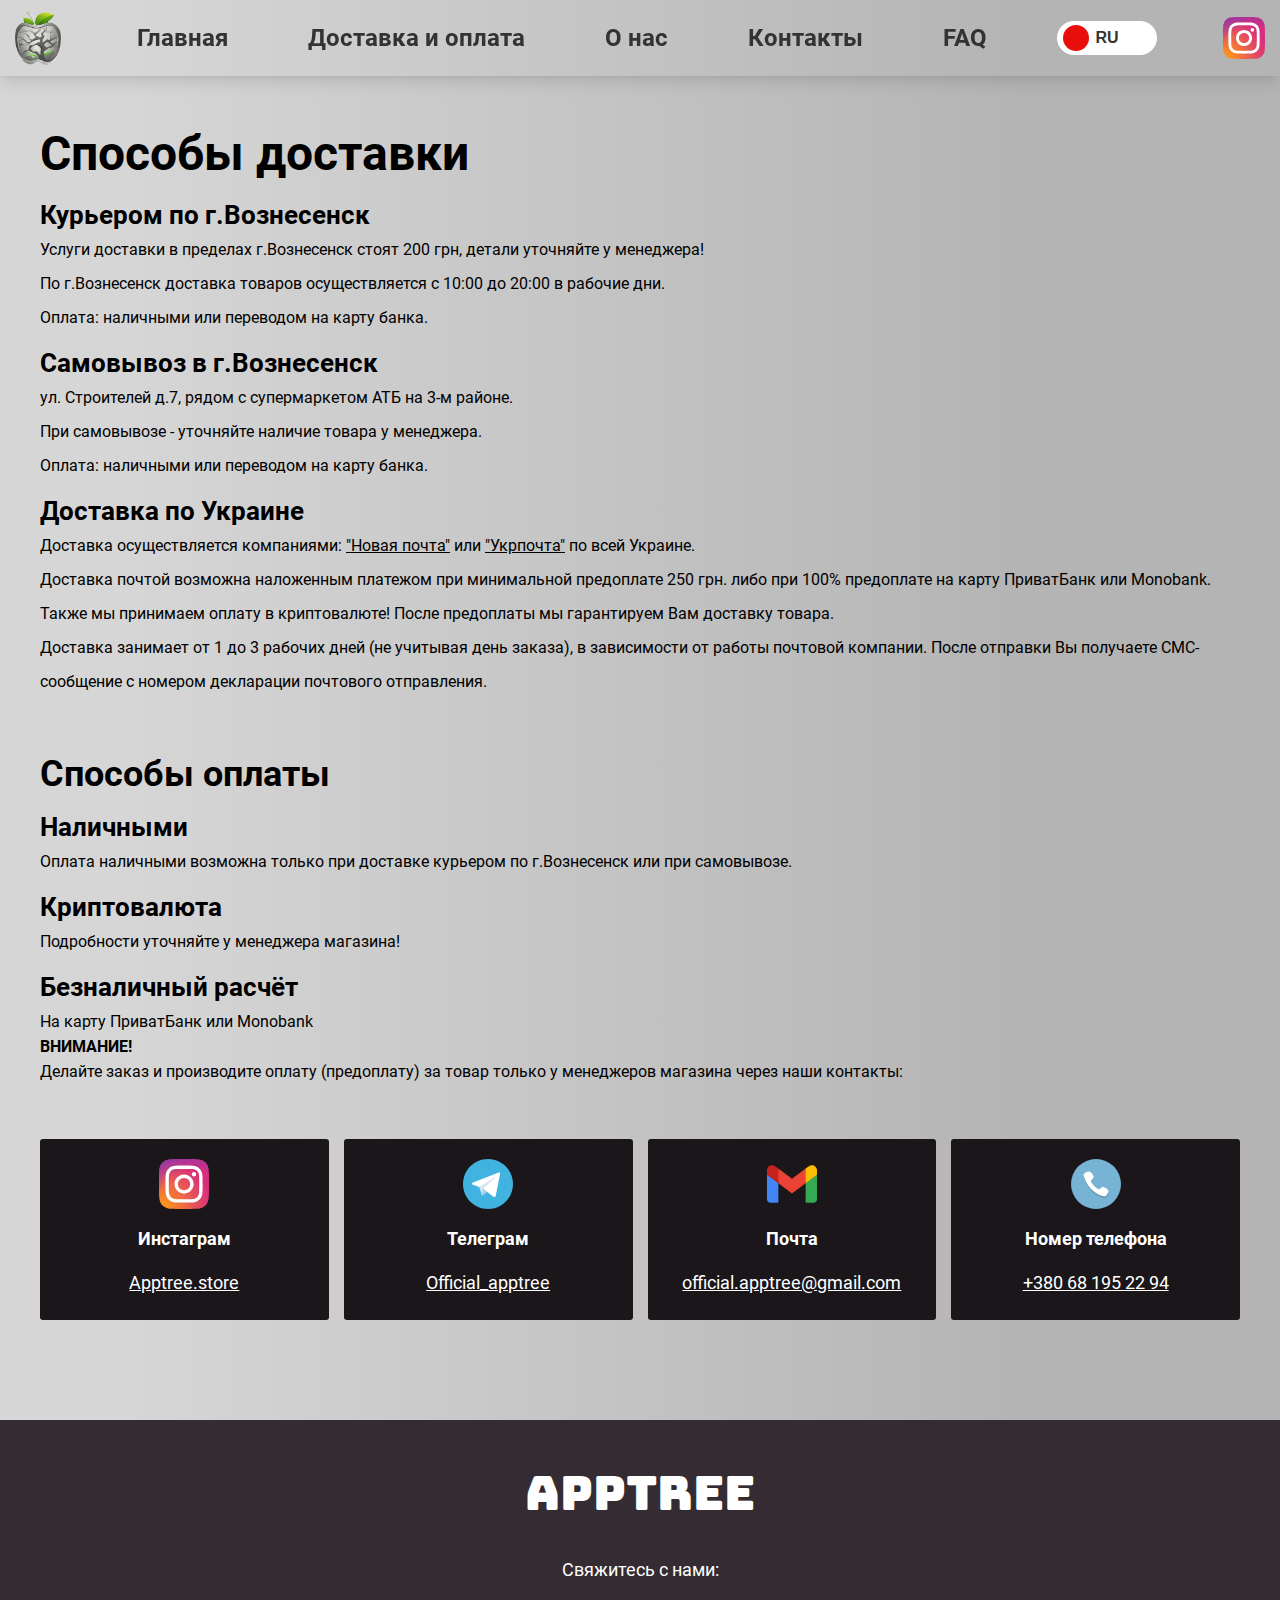
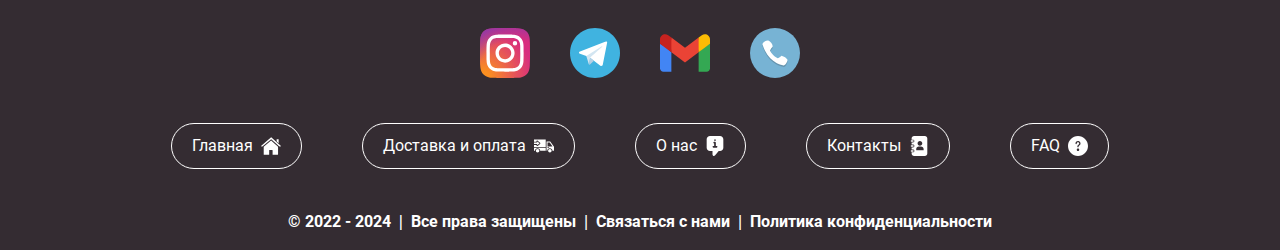
==== commit 6d3fe7ab: "modified switcher" ====
--- a/delivery.html
+++ b/delivery.html
@@ -288,7 +288,7 @@
                 <div class="footer_nav">
                     <div class="footer_nav-items">
                         <a class="footer_nav-link" href="index.html">
-                            <span class="footer_nav-text">Главная</span>
+                            <span class="footer_nav-text" data-i18n="footer_link-home">Главная</span>
                             <svg class="footer_svg" fill="#fff" version="1.1" xmlns="http://www.w3.org/2000/svg" xmlns:xlink="http://www.w3.org/1999/xlink" x="0px" y="0px"
                             viewBox="0 0 26.39 26.39" style="enable-background:new 0 0 26.39 26.39;" xml:space="preserve">
                                 <g id="c14_house">
@@ -299,7 +299,7 @@
                             </svg>
                         </a>
                         <a class="footer_nav-link" href="delivery.html">
-                            <span class="footer_nav-text">Доставка и оплата</span>
+                            <span class="footer_nav-text" data-i18n="footer_link-delivery">Доставка и оплата</span>
                             <svg class="footer_svg" version="1.1"  xmlns="http://www.w3.org/2000/svg" xmlns:xlink="http://www.w3.org/1999/xlink" x="0px" y="0px" fill="#fff"
 	                            viewBox="0 0 489.9 489.9"  style="enable-background:new 0 0 489.9 489.9;" xml:space="preserve">
                                 <g>
@@ -320,7 +320,7 @@
                         </svg>
                         </a>
                         <a class="footer_nav-link" href="about_us.html">
-                            <span class="footer_nav-text">О нас</span>
+                            <span class="footer_nav-text" data-i18n="footer_link-abuot">О нас</span>
                             <svg class="footer_svg" version="1.1" xmlns="http://www.w3.org/2000/svg" xmlns:xlink="http://www.w3.org/1999/xlink" x="0px" y="0px"  fill="#fff"
 	                            viewBox="0 0 511.936 511.936" style="enable-background:new 0 0 511.936 511.936;" xml:space="preserve">
                                 <g>
@@ -337,7 +337,7 @@
                             </svg>
                         </a>
                         <a class="footer_nav-link" href="contacts.html">
-                            <span class="footer_nav-text">Контакты</span>
+                            <span class="footer_nav-text" data-i18n="footer_link-contacts">Контакты</span>
                             <svg class="footer_svg" fill="#fff" version="1.1" xmlns="http://www.w3.org/2000/svg" xmlns:xlink="http://www.w3.org/1999/xlink" x="0px" y="0px"
 	                        width="442px" height="442px" viewBox="0 0 442 442" style="enable-background:new 0 0 442 442;" xml:space="preserve">
                                 <g>
@@ -355,7 +355,7 @@
                             </svg>
                         </a>
                         <a class="footer_nav-link" href="faq.html">
-                            <span class="footer_nav-text">FAQ</span>
+                            <span class="footer_nav-text" data-i18n="footer_link-faq">FAQ</span>
                             <svg class="footer_svg" fill="#fff" version="1.1"  xmlns="http://www.w3.org/2000/svg" xmlns:xlink="http://www.w3.org/1999/xlink" x="0px" y="0px"
                             viewBox="0 0 512 512" style="enable-background:new 0 0 512 512;" xml:space="preserve">
                                 <path d="M256,0C114.613,0,0,114.617,0,256c0,141.391,114.613,256,256,256s256-114.609,256-256C512,114.617,397.387,0,256,0z
--- a/css/style.css
+++ b/css/style.css
@@ -1577,7 +1577,7 @@
     left: 0;
     right: 0;
     bottom: 0;
-    background-color: #ccc;
+    background-color: #fff;
     transition: .6s;
     border-radius: 34px;
     display: flex;
@@ -1594,18 +1594,24 @@
     background-color: white;
     transition: .6s;
 }
-input:checked + .slider {
-    background-color: #007bff;
-}
-input:checked + .slider:before {
-    transform: translateX(60px); /* Сдвиг ползунка */
+.switch input:not(:checked) + .slider:before {
+    background-color: #e80e0a;
+}
+.switch input:checked + .slider:before {
+    background-color: #00c906;
+}
+.switch input:not(:checked) + .slider:before {
+    transform: translateX(0px); 
+}
+.switch input:checked + .slider:before {
+    transform: translateX(62px); 
 }
 .current-lang {
-    color: white;
-    font-size: 14px;
-    font-weight: bold;
     width: 100%;
     text-align: center;
-    line-height: 34px; /* Центрирование текста по вертикали */
-}
-
+    line-height: 34px;
+    font-size: 16px;
+    font-weight: bold;
+    color: #333333;
+}
+
